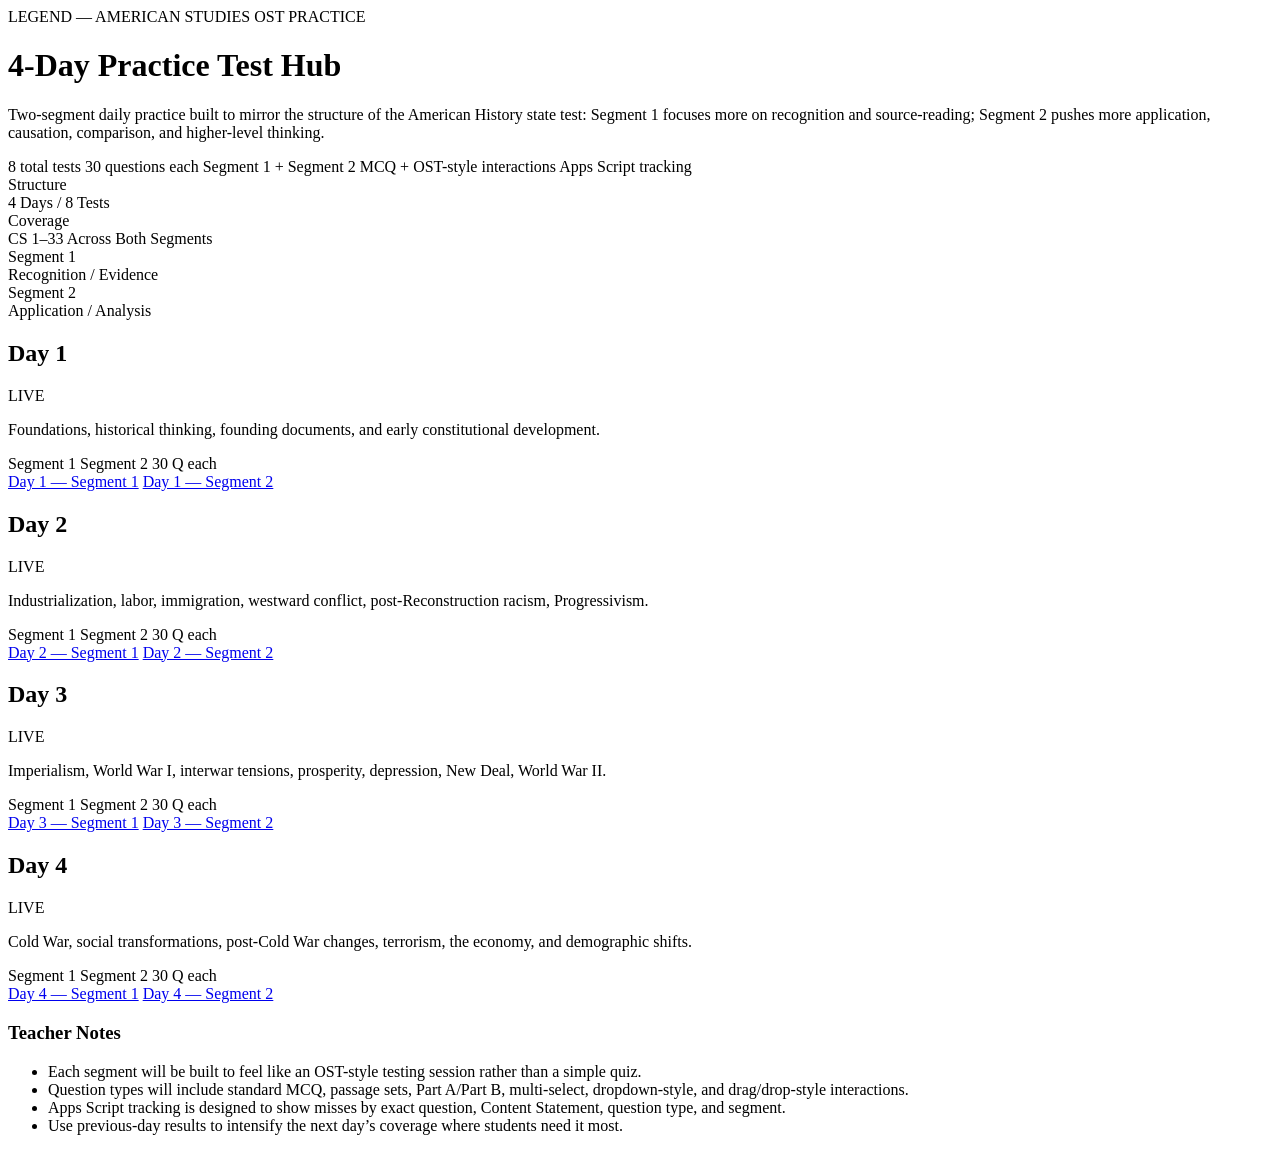
==== index.html @ dce777a6 "Create index.html" ====
<!doctype html>
<html lang="en">
<head>
  <meta charset="utf-8" />
  <meta name="viewport" content="width=device-width,initial-scale=1" />
  <title>American Studies OST Practice Hub</title>
  <link rel="stylesheet" href="styles.css" />
</head>
<body>
  <div class="wrap">

    <header class="hero">
      <div class="kicker">LEGEND — AMERICAN STUDIES OST PRACTICE</div>
      <h1>4-Day Practice Test Hub</h1>
      <p class="sub">
        Two-segment daily practice built to mirror the structure of the American History state test:
        Segment 1 focuses more on recognition and source-reading; Segment 2 pushes more application,
        causation, comparison, and higher-level thinking.
      </p>

      <div class="pills">
        <span class="pill">8 total tests</span>
        <span class="pill">30 questions each</span>
        <span class="pill">Segment 1 + Segment 2</span>
        <span class="pill">MCQ + OST-style interactions</span>
        <span class="pill">Apps Script tracking</span>
      </div>
    </header>

    <section class="panel intro-panel">
      <div class="grid-2">
        <div class="stat">
          <div class="stat-label">Structure</div>
          <div class="stat-value">4 Days / 8 Tests</div>
        </div>
        <div class="stat">
          <div class="stat-label">Coverage</div>
          <div class="stat-value">CS 1–33 Across Both Segments</div>
        </div>
        <div class="stat">
          <div class="stat-label">Segment 1</div>
          <div class="stat-value">Recognition / Evidence</div>
        </div>
        <div class="stat">
          <div class="stat-label">Segment 2</div>
          <div class="stat-value">Application / Analysis</div>
        </div>
      </div>
    </section>

    <section class="cards">

      <article class="card">
        <div class="card-top">
          <h2>Day 1</h2>
          <span class="status live">LIVE</span>
        </div>
        <p class="card-sub">Foundations, historical thinking, founding documents, and early constitutional development.</p>
        <div class="chips">
          <span class="chip">Segment 1</span>
          <span class="chip">Segment 2</span>
          <span class="chip">30 Q each</span>
        </div>
        <div class="actions">
          <a class="btn" href="games/day1-segment1.html">Day 1 — Segment 1</a>
          <a class="btn secondary" href="games/day1-segment2.html">Day 1 — Segment 2</a>
        </div>
      </article>

      <article class="card">
        <div class="card-top">
          <h2>Day 2</h2>
          <span class="status live">LIVE</span>
        </div>
        <p class="card-sub">Industrialization, labor, immigration, westward conflict, post-Reconstruction racism, Progressivism.</p>
        <div class="chips">
          <span class="chip">Segment 1</span>
          <span class="chip">Segment 2</span>
          <span class="chip">30 Q each</span>
        </div>
        <div class="actions">
          <a class="btn" href="games/day2-segment1.html">Day 2 — Segment 1</a>
          <a class="btn secondary" href="games/day2-segment2.html">Day 2 — Segment 2</a>
        </div>
      </article>

      <article class="card">
        <div class="card-top">
          <h2>Day 3</h2>
          <span class="status live">LIVE</span>
        </div>
        <p class="card-sub">Imperialism, World War I, interwar tensions, prosperity, depression, New Deal, World War II.</p>
        <div class="chips">
          <span class="chip">Segment 1</span>
          <span class="chip">Segment 2</span>
          <span class="chip">30 Q each</span>
        </div>
        <div class="actions">
          <a class="btn" href="games/day3-segment1.html">Day 3 — Segment 1</a>
          <a class="btn secondary" href="games/day3-segment2.html">Day 3 — Segment 2</a>
        </div>
      </article>

      <article class="card">
        <div class="card-top">
          <h2>Day 4</h2>
          <span class="status live">LIVE</span>
        </div>
        <p class="card-sub">Cold War, social transformations, post-Cold War changes, terrorism, the economy, and demographic shifts.</p>
        <div class="chips">
          <span class="chip">Segment 1</span>
          <span class="chip">Segment 2</span>
          <span class="chip">30 Q each</span>
        </div>
        <div class="actions">
          <a class="btn" href="games/day4-segment1.html">Day 4 — Segment 1</a>
          <a class="btn secondary" href="games/day4-segment2.html">Day 4 — Segment 2</a>
        </div>
      </article>

    </section>

    <section class="panel notes">
      <h3>Teacher Notes</h3>
      <ul>
        <li>Each segment will be built to feel like an OST-style testing session rather than a simple quiz.</li>
        <li>Question types will include standard MCQ, passage sets, Part A/Part B, multi-select, dropdown-style, and drag/drop-style interactions.</li>
        <li>Apps Script tracking is designed to show misses by exact question, Content Statement, question type, and segment.</li>
        <li>Use previous-day results to intensify the next day’s coverage where students need it most.</li>
      </ul>
    </section>

  </div>
</body>
</html>
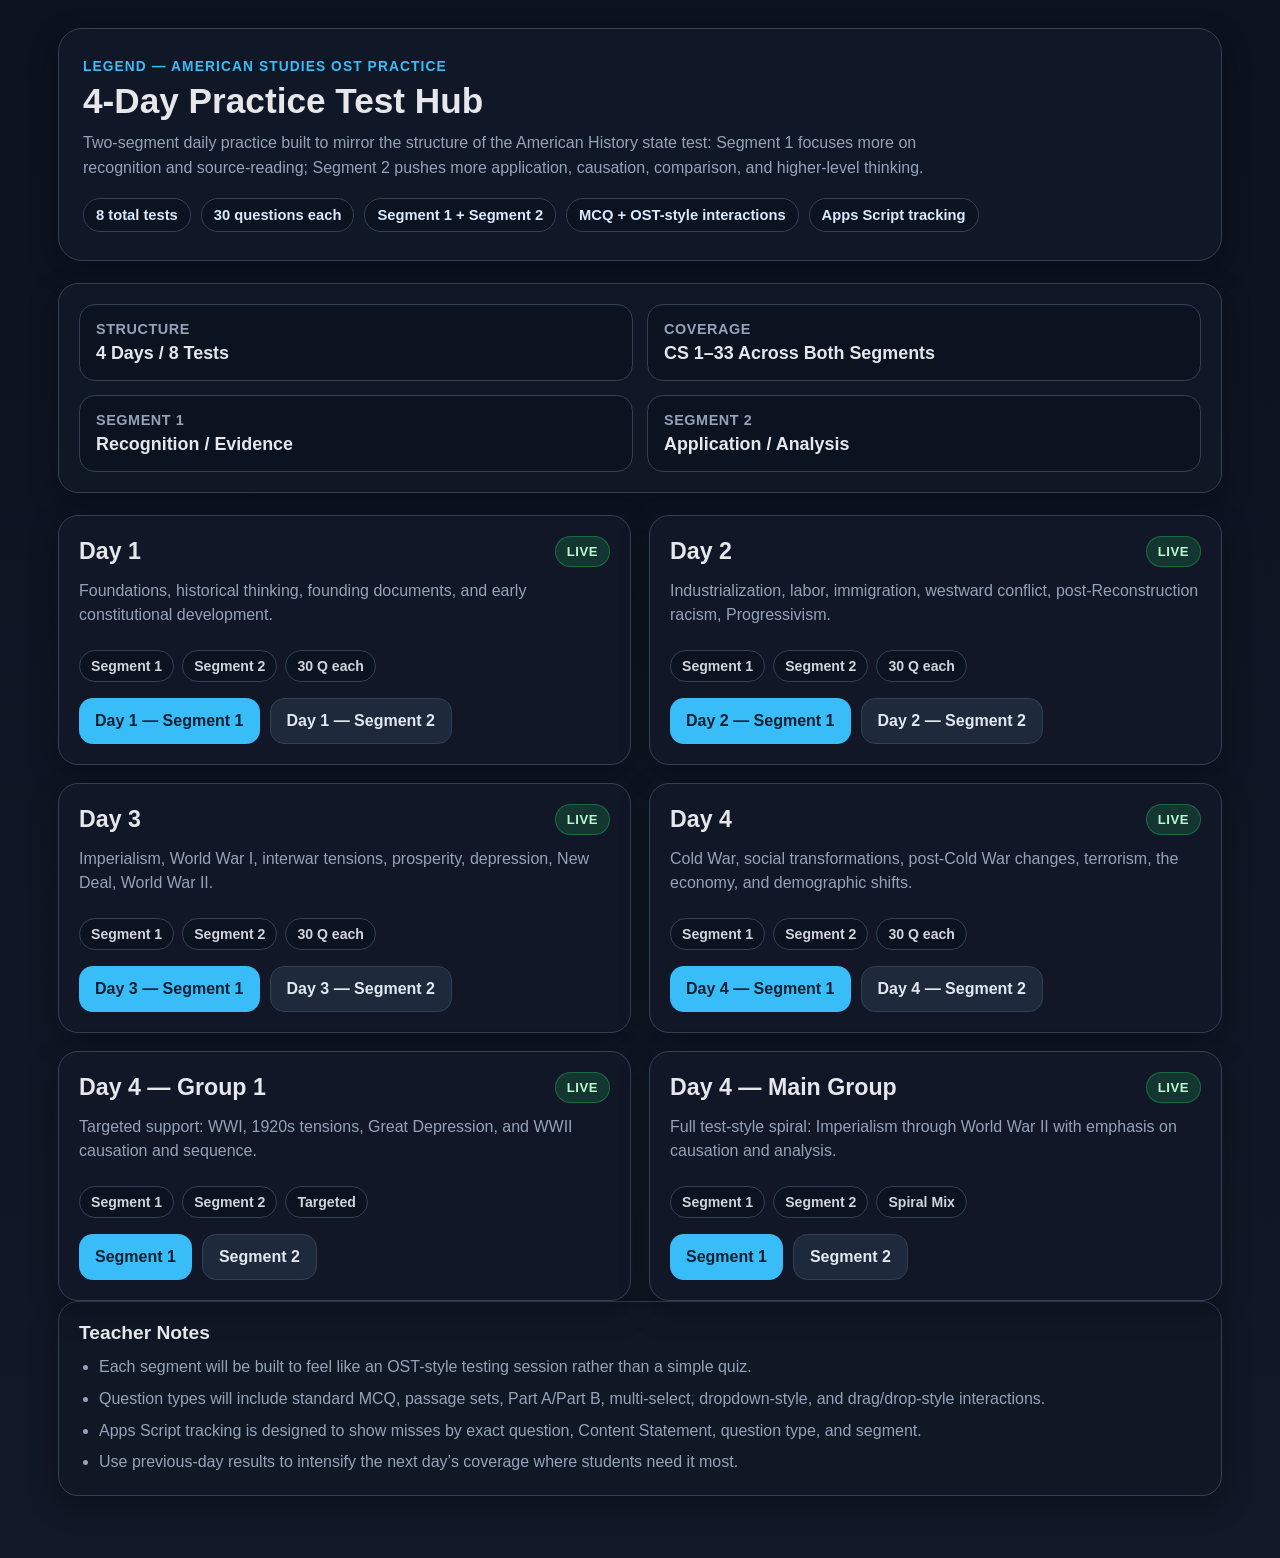
==== commit 5b453bf8: "Update index.html" ====
--- a/index.html
+++ b/index.html
@@ -118,6 +118,44 @@
         </div>
       </article>
 
+      <article class="card">
+  <div class="card-top">
+    <h2>Day 4 — Group 1</h2>
+    <span class="status live">LIVE</span>
+  </div>
+  <p class="card-sub">
+    Targeted support: WWI, 1920s tensions, Great Depression, and WWII causation and sequence.
+  </p>
+  <div class="chips">
+    <span class="chip">Segment 1</span>
+    <span class="chip">Segment 2</span>
+    <span class="chip">Targeted</span>
+  </div>
+  <div class="actions">
+    <a class="btn" href="games/amstud-group1-segment1.html">Segment 1</a>
+    <a class="btn secondary" href="games/amstud-group1-segment2.html">Segment 2</a>
+  </div>
+</article>
+
+      <article class="card">
+  <div class="card-top">
+    <h2>Day 4 — Main Group</h2>
+    <span class="status live">LIVE</span>
+  </div>
+  <p class="card-sub">
+    Full test-style spiral: Imperialism through World War II with emphasis on causation and analysis.
+  </p>
+  <div class="chips">
+    <span class="chip">Segment 1</span>
+    <span class="chip">Segment 2</span>
+    <span class="chip">Spiral Mix</span>
+  </div>
+  <div class="actions">
+    <a class="btn" href="games/amstud-main-group-segment1.html">Segment 1</a>
+    <a class="btn secondary" href="games/amstud-main-group-segment2.html">Segment 2</a>
+  </div>
+</article>
+
     </section>
 
     <section class="panel notes">
--- a/styles.css
+++ b/styles.css
@@ -0,0 +1,262 @@
+:root{
+  --bg:#0f172a;
+  --panel:#111827;
+  --panel-2:#1f2937;
+  --line:#334155;
+  --text:#e5e7eb;
+  --muted:#94a3b8;
+  --accent:#38bdf8;
+  --accent-2:#22c55e;
+  --warn:#f59e0b;
+  --danger:#ef4444;
+  --shadow:0 10px 30px rgba(0,0,0,.28);
+  --radius:18px;
+}
+
+*{box-sizing:border-box}
+
+html,body{
+  margin:0;
+  padding:0;
+  background:linear-gradient(180deg,#0b1220 0%, #111827 100%);
+  color:var(--text);
+  font-family:Arial, Helvetica, sans-serif;
+}
+
+body{
+  min-height:100vh;
+}
+
+.wrap{
+  max-width:1200px;
+  margin:0 auto;
+  padding:28px 18px 40px;
+}
+
+.hero{
+  background:rgba(17,24,39,.92);
+  border:1px solid var(--line);
+  border-radius:24px;
+  padding:28px 24px;
+  box-shadow:var(--shadow);
+  margin-bottom:22px;
+}
+
+.kicker{
+  display:inline-block;
+  font-size:.86rem;
+  font-weight:800;
+  letter-spacing:.08em;
+  text-transform:uppercase;
+  color:var(--accent);
+  margin-bottom:8px;
+}
+
+.hero h1{
+  margin:0 0 10px;
+  font-size:2.2rem;
+  line-height:1.1;
+}
+
+.sub{
+  margin:0;
+  color:var(--muted);
+  line-height:1.55;
+  font-size:1rem;
+  max-width:900px;
+}
+
+.pills{
+  display:flex;
+  flex-wrap:wrap;
+  gap:10px;
+  margin-top:18px;
+}
+
+.pill{
+  border:1px solid var(--line);
+  background:#0b1220;
+  color:#dbeafe;
+  padding:8px 12px;
+  border-radius:999px;
+  font-size:.92rem;
+  font-weight:700;
+}
+
+.panel{
+  background:rgba(17,24,39,.92);
+  border:1px solid var(--line);
+  border-radius:20px;
+  padding:20px;
+  box-shadow:var(--shadow);
+  margin-bottom:22px;
+}
+
+.grid-2{
+  display:grid;
+  grid-template-columns:repeat(2,minmax(0,1fr));
+  gap:14px;
+}
+
+.stat{
+  background:#0b1220;
+  border:1px solid var(--line);
+  border-radius:16px;
+  padding:16px;
+}
+
+.stat-label{
+  color:var(--muted);
+  font-size:.9rem;
+  margin-bottom:6px;
+  font-weight:700;
+  text-transform:uppercase;
+  letter-spacing:.04em;
+}
+
+.stat-value{
+  font-size:1.12rem;
+  font-weight:800;
+}
+
+.cards{
+  display:grid;
+  grid-template-columns:repeat(2,minmax(0,1fr));
+  gap:18px;
+}
+
+.card{
+  background:rgba(17,24,39,.95);
+  border:1px solid var(--line);
+  border-radius:20px;
+  padding:20px;
+  box-shadow:var(--shadow);
+  display:flex;
+  flex-direction:column;
+  min-height:250px;
+}
+
+.card-top{
+  display:flex;
+  align-items:center;
+  justify-content:space-between;
+  gap:12px;
+  margin-bottom:8px;
+}
+
+.card h2{
+  margin:0;
+  font-size:1.45rem;
+}
+
+.status{
+  display:inline-block;
+  padding:7px 11px;
+  border-radius:999px;
+  font-weight:800;
+  font-size:.82rem;
+  letter-spacing:.04em;
+}
+
+.status.live{
+  background:rgba(34,197,94,.18);
+  color:#bbf7d0;
+  border:1px solid rgba(34,197,94,.38);
+}
+
+.card-sub{
+  color:var(--muted);
+  line-height:1.5;
+  margin:4px 0 14px;
+  flex-grow:1;
+}
+
+.chips{
+  display:flex;
+  flex-wrap:wrap;
+  gap:8px;
+  margin-bottom:16px;
+}
+
+.chip{
+  background:#0b1220;
+  border:1px solid var(--line);
+  border-radius:999px;
+  padding:7px 11px;
+  font-size:.88rem;
+  font-weight:700;
+  color:#d1d5db;
+}
+
+.actions{
+  display:flex;
+  flex-wrap:wrap;
+  gap:10px;
+  margin-top:auto;
+}
+
+.btn{
+  display:inline-flex;
+  align-items:center;
+  justify-content:center;
+  text-decoration:none;
+  border:none;
+  border-radius:14px;
+  padding:12px 16px;
+  font-weight:800;
+  background:var(--accent);
+  color:#082032;
+  min-height:46px;
+  transition:transform .12s ease, opacity .12s ease, filter .12s ease;
+}
+
+.btn:hover{
+  transform:translateY(-1px);
+  filter:brightness(1.05);
+}
+
+.btn.secondary{
+  background:#1e293b;
+  color:#e2e8f0;
+  border:1px solid var(--line);
+}
+
+.notes h3{
+  margin:0 0 10px;
+  font-size:1.2rem;
+}
+
+.notes ul{
+  margin:0;
+  padding-left:20px;
+  color:var(--muted);
+  line-height:1.6;
+}
+
+.notes li+li{
+  margin-top:6px;
+}
+
+@media (max-width: 900px){
+  .cards{
+    grid-template-columns:1fr;
+  }
+  .grid-2{
+    grid-template-columns:1fr;
+  }
+}
+
+@media (max-width: 640px){
+  .wrap{
+    padding:18px 12px 32px;
+  }
+  .hero{
+    padding:22px 18px;
+  }
+  .hero h1{
+    font-size:1.8rem;
+  }
+  .btn{
+    width:100%;
+  }
+}
